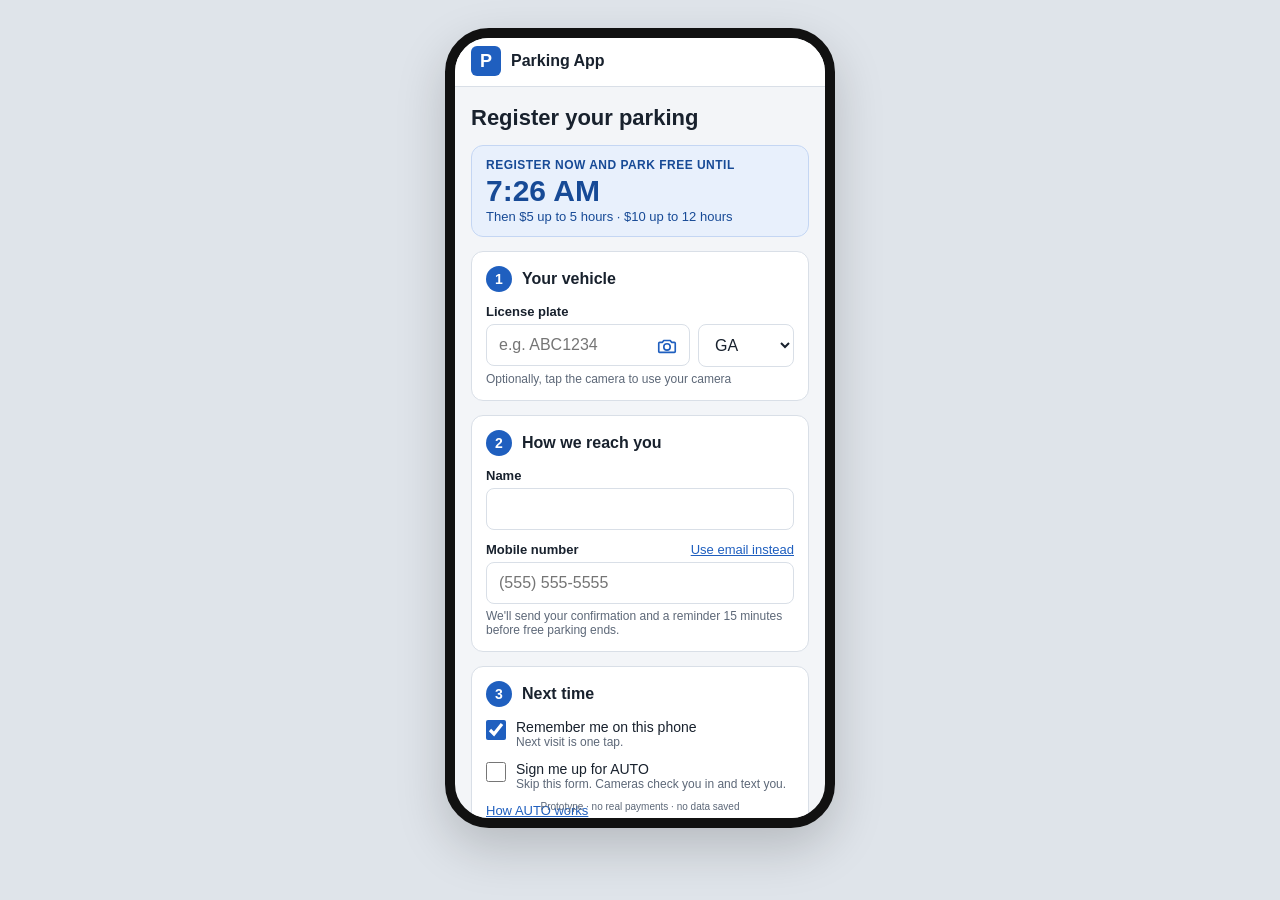
==== index.html @ 0b5c3b14 "Remove status bar from phone display Removed the status bar from the phone display." ====
<!doctype html>
<html lang="en">
<head>
<meta charset="utf-8">
<meta name="viewport" content="width=device-width, initial-scale=1, viewport-fit=cover">
<title>Parking App Prototype</title>
<meta name="robots" content="noindex">
<link rel="stylesheet" href="styles.css">
</head>
<body>
<div class="stage">
  <div class="phone" id="phone">
    <div class="notif" id="notif" role="button" tabindex="0" aria-label="Open text message" hidden>
      <div class="notif-icon" aria-hidden="true">
        <svg viewBox="0 0 24 24" width="24" height="24"><path fill="#fff" d="M12 3.5c-5 0-9 3.3-9 7.4 0 2.3 1.3 4.4 3.3 5.8-.2 1.3-.8 2.5-1.8 3.4 1.9 0 3.6-.7 4.8-1.8.9.2 1.8.3 2.7.3 5 0 9-3.3 9-7.4S17 3.5 12 3.5z"/></svg>
      </div>
      <div class="notif-body">
        <div class="notif-top"><strong>Parking App</strong><span>now</span></div>
        <div class="notif-text" id="notifText"></div>
      </div>
    </div>
    <div class="scroller" id="scroller">
    <header class="topbar">
      <button class="brand" id="brand" type="button" aria-label="Parking App home">
        <span class="psign">P</span><span class="brand-name">Parking App</span>
      </button>
    </header>
    <main class="screen" id="screen" tabindex="-1"></main>
    </div>
    <div class="proto-tag">Prototype · no real payments · no data saved</div>
  </div>
</div>
<script src="app.js"></script>
</body>
</html>
---- styles.css ----
:root {
  --blue: #1f5fbf;
  --blue-dark: #174a96;
  --blue-soft: #e8f0fc;
  --ink: #18212d;
  --muted: #5d6878;
  --line: #d9dfe7;
  --bg: #f3f5f8;
  --card: #ffffff;
  --ok: #1d7a46;
  --ok-soft: #e4f4ea;
  --warn: #9a5b00;
  --warn-soft: #fff3dc;
  --danger: #b3261e;
  --stage: #dfe4ea;
  --font: -apple-system, BlinkMacSystemFont, "Segoe UI", Roboto, Helvetica, Arial, sans-serif;
}
* { box-sizing: border-box; }
html, body { margin: 0; height: 100%; }
body { font-family: var(--font); color: var(--ink); background: var(--stage); -webkit-font-smoothing: antialiased; }
button, input, select { font: inherit; color: inherit; }
[hidden] { display: none !important; }

.stage { min-height: 100%; display: flex; justify-content: center; align-items: flex-start; gap: 28px; padding: 28px 16px; }

/* Phone frame on wide screens, full screen on phones */
.phone {
  position: relative; width: 390px; height: 800px; background: var(--bg);
  border-radius: 44px; border: 10px solid #111; overflow: hidden;
  display: flex; flex-direction: column; box-shadow: 0 20px 50px rgba(0,0,0,.18);
}
@media (max-width: 760px) {
  .stage { padding: 0; display: block; }
  .phone { width: 100%; height: 100dvh; border: 0; border-radius: 0; box-shadow: none; }
  .wizard { position: fixed; left: 0; right: 0; bottom: 0; z-index: 50; max-height: 70dvh; overflow: auto; border-radius: 16px 16px 0 0; width: auto !important; }
  .wizard:not(.open) { display: none; }
  .statusbar { padding-top: max(10px, env(safe-area-inset-top)); }
}

.statusbar { display: flex; justify-content: space-between; padding: 12px 26px 4px; font-size: 13px; font-weight: 600; }
.topbar { display: flex; align-items: center; justify-content: space-between; padding: 8px 16px 10px; background: var(--card); border-bottom: 1px solid var(--line); }
.brand { display: flex; align-items: center; gap: 10px; background: none; border: 0; padding: 0; cursor: pointer; }
.psign { width: 30px; height: 30px; border-radius: 6px; background: var(--blue); color: #fff; font-weight: 800; display: grid; place-items: center; font-size: 18px; }
.brand-name { font-weight: 700; font-size: 16px; }
.msgbtn { position: relative; background: var(--bg); border: 1px solid var(--line); border-radius: 999px; padding: 5px 12px; font-size: 13px; cursor: pointer; }
.badge { position: absolute; top: -6px; right: -6px; background: var(--danger); color: #fff; border-radius: 999px; font-size: 11px; min-width: 18px; height: 18px; display: grid; place-items: center; padding: 0 5px; }

.scroller { flex: 1; overflow-y: auto; }
.screen { padding: 16px 16px 52px; display: flex; flex-direction: column; gap: 14px; outline: none; }
.proto-tag { position: absolute; bottom: 6px; left: 0; right: 0; text-align: center; font-size: 10px; color: var(--muted); pointer-events: none; }

h1 { font-size: 22px; margin: 2px 0 0; line-height: 1.2; }
h2 { font-size: 16px; margin: 0; }
p { margin: 0; line-height: 1.45; }
.sub { color: var(--muted); font-size: 14px; }

.card { background: var(--card); border: 1px solid var(--line); border-radius: 12px; padding: 14px; display: flex; flex-direction: column; gap: 12px; }

/* Free-until banner */
.free { background: var(--blue-soft); border: 1px solid #c4d6f3; border-radius: 12px; padding: 12px 14px; display: flex; flex-direction: column; gap: 2px; }
.free .lbl { font-size: 12px; color: var(--blue-dark); font-weight: 600; text-transform: uppercase; letter-spacing: .04em; }
.free .time { font-size: 30px; font-weight: 800; color: var(--blue-dark); line-height: 1.1; }
.free .rates { font-size: 13px; color: var(--blue-dark); }
.free.big .time { font-size: 44px; }
.free.over { background: var(--warn-soft); border-color: #f0d39b; }
.free.over .lbl, .free.over .time, .free.over .rates { color: var(--warn); }
.bar { height: 6px; background: #c9d8f1; border-radius: 3px; overflow: hidden; margin-top: 6px; }
.bar span { display: block; height: 100%; background: var(--blue); }
.free.over .bar { background: #f0d39b; } .free.over .bar span { background: var(--warn); }

/* Numbered steps (from Design B) */
.step-head { display: flex; align-items: center; gap: 10px; }
.num { width: 26px; height: 26px; border-radius: 50%; background: var(--blue); color: #fff; font-size: 14px; font-weight: 700; display: grid; place-items: center; flex: none; }

.field { display: flex; flex-direction: column; gap: 5px; }
.field label { font-size: 13px; font-weight: 600; }
.row { display: grid; grid-template-columns: 1fr 96px; gap: 8px; }
input[type=text], input[type=tel], input[type=email], select {
  width: 100%; padding: 11px 12px; border: 1px solid var(--line); border-radius: 8px; background: #fff; font-size: 16px;
}
input:focus, select:focus, button:focus-visible { outline: 2px solid var(--blue); outline-offset: 1px; }
input.bad { border-color: var(--danger); }
.err { color: var(--danger); font-size: 12px; }
.hint { font-size: 12px; color: var(--muted); }
.label-row { display: flex; justify-content: space-between; align-items: baseline; gap: 8px; }
.label-row .link { align-self: auto; }
.link { background: none; border: 0; padding: 0; color: var(--blue); font-size: 13px; text-decoration: underline; cursor: pointer; align-self: flex-start; }

.check { display: flex; gap: 10px; align-items: flex-start; font-size: 14px; }
.check input { width: 20px; height: 20px; margin: 1px 0 0; accent-color: var(--blue); flex: none; }
.check small { display: block; color: var(--muted); font-size: 12px; }

.btn { width: 100%; border: 0; border-radius: 10px; padding: 14px; font-size: 16px; font-weight: 700; cursor: pointer; background: var(--blue); color: #fff; }
.btn:active { background: var(--blue-dark); }
.btn.secondary { background: #fff; color: var(--blue); border: 1px solid var(--blue); }
.btn.ghost { background: transparent; color: var(--muted); border: 1px solid var(--line); font-weight: 600; }
.btn.danger { background: var(--danger); }
.btn[disabled] { opacity: .6; cursor: wait; }
.btns { display: flex; flex-direction: column; gap: 8px; }

.note { font-size: 13px; background: #fff; border: 1px dashed var(--line); border-radius: 10px; padding: 10px 12px; color: var(--muted); }
.ok-head { display: flex; align-items: center; gap: 10px; }
.ok-dot { width: 34px; height: 34px; border-radius: 50%; background: var(--ok-soft); color: var(--ok); display: grid; place-items: center; font-weight: 800; font-size: 18px; flex: none; }
.warn-dot { background: var(--warn-soft); color: var(--warn); }

dl.details { margin: 0; display: grid; grid-template-columns: auto 1fr; gap: 8px 12px; font-size: 14px; }
dl.details dt { color: var(--muted); }
dl.details dd { margin: 0; text-align: right; font-weight: 600; }
.plate { font-family: ui-monospace, Menlo, monospace; letter-spacing: .06em; }

.confirm { border: 1px solid #f1c3bf; background: #fdf1f0; border-radius: 10px; padding: 12px; display: flex; flex-direction: column; gap: 8px; }

ol.steps { margin: 0; padding: 0; list-style: none; display: flex; flex-direction: column; gap: 12px; }
ol.steps li { display: flex; gap: 12px; align-items: flex-start; }

.msg-list { display: flex; flex-direction: column; gap: 10px; }
.bubble { background: #e9e9eb; border-radius: 16px 16px 16px 4px; padding: 10px 12px; font-size: 14px; max-width: 88%; }
.bubble time { display: block; font-size: 11px; color: var(--muted); margin-top: 4px; }

.toast { position: absolute; left: 16px; right: 16px; bottom: 26px; background: #222; color: #fff; border-radius: 10px; padding: 10px 14px; font-size: 14px; text-align: center; z-index: 20; }

/* iOS-style banner notification */
.notif {
  position: absolute; top: 44px; left: 8px; right: 8px; z-index: 30;
  display: flex; gap: 10px; align-items: flex-start;
  padding: 11px 14px 12px 11px; border-radius: 22px; cursor: pointer;
  background: rgba(245,245,247,.82);
  -webkit-backdrop-filter: blur(24px) saturate(180%); backdrop-filter: blur(24px) saturate(180%);
  box-shadow: 0 6px 24px rgba(0,0,0,.16), 0 0 0 .5px rgba(0,0,0,.06);
  font-family: -apple-system, "SF Pro Text", BlinkMacSystemFont, "Helvetica Neue", Arial, sans-serif;
  animation: drop .4s cubic-bezier(.2,.9,.3,1.2);
}
.notif-icon { width: 38px; height: 38px; border-radius: 9px; flex: none; display: grid; place-items: center; background: linear-gradient(180deg, #67f27d 0%, #20c43b 100%); }
.notif-body { flex: 1; min-width: 0; }
.notif-top { display: flex; justify-content: space-between; align-items: baseline; gap: 8px; }
.notif-top strong { font-size: 15px; font-weight: 600; color: #000; }
.notif-top span { font-size: 13px; color: rgba(60,60,67,.6); }
.notif-text { font-size: 15px; line-height: 1.3; color: #000; margin-top: 1px; display: -webkit-box; -webkit-line-clamp: 4; -webkit-box-orient: vertical; overflow: hidden; }
@keyframes drop { from { transform: translateY(-120%); } to { transform: none; } }

/* Messages app (shown when a notification is tapped) */
.phone.msg-app { background: #fff; }
.phone.msg-app .topbar, .phone.msg-app .proto-tag { display: none; }
.phone.msg-app .screen { padding: 0; gap: 0; min-height: 100%; font-family: -apple-system, "SF Pro Text", BlinkMacSystemFont, "Helvetica Neue", Arial, sans-serif; }
.ios-head { position: relative; display: flex; flex-direction: column; align-items: center; gap: 4px; padding: 6px 16px 10px; border-bottom: .5px solid #d1d1d6; background: rgba(249,249,249,.94); }
.ios-back { position: absolute; left: 6px; top: 14px; background: none; border: 0; color: #007aff; font-size: 17px; cursor: pointer; display: flex; align-items: center; gap: 2px; padding: 4px 8px; }
.ios-back b { font-size: 26px; font-weight: 400; line-height: 0; margin-top: -3px; }
.ios-avatar { width: 50px; height: 50px; border-radius: 50%; background: linear-gradient(180deg, #a5abb8, #858b98); color: #fff; display: grid; place-items: center; font-weight: 600; font-size: 20px; }
.ios-name { font-size: 12px; color: #000; }
.ios-thread { flex: 1; display: flex; flex-direction: column; gap: 6px; padding: 14px 12px 12px; }
.ios-stamp { text-align: center; font-size: 11px; color: #8e8e93; margin: 8px 0 4px; }
.ios-stamp b { font-weight: 600; }
.ios-bubble { align-self: flex-start; max-width: 78%; background: #e9e9eb; color: #000; font-size: 16px; line-height: 1.3; padding: 8px 12px; border-radius: 18px; position: relative; }
.ios-bubble.tail::before { content: ""; position: absolute; left: -6px; bottom: 0; width: 16px; height: 16px; background: #e9e9eb; border-bottom-right-radius: 14px; }
.ios-bubble.tail::after { content: ""; position: absolute; left: -10px; bottom: 0; width: 10px; height: 16px; background: #fff; border-bottom-right-radius: 10px; }
.ios-empty { text-align: center; color: #8e8e93; font-size: 14px; margin-top: 40px; }
.ios-input { display: flex; align-items: center; gap: 8px; padding: 8px 12px 20px; border-top: .5px solid #e5e5ea; }
.ios-input span { flex: 1; border: 1px solid #d1d1d6; border-radius: 18px; padding: 7px 14px; color: #c7c7cc; font-size: 16px; }

/* Camera icon inside the plate field */
.plate-wrap { position: relative; }
.plate-wrap input { padding-right: 46px; }
.cam-btn { position: absolute; right: 4px; top: 50%; transform: translateY(-50%); width: 38px; height: 38px; border: 0; border-radius: 8px; background: transparent; color: var(--blue); display: grid; place-items: center; cursor: pointer; }
.cam-btn:hover { background: var(--blue-soft); }
.cam-btn.scanning { animation: pulse 1s ease-in-out infinite; }
@keyframes pulse { 50% { opacity: .35; } }
@media (prefers-reduced-motion: reduce) { .cam-btn.scanning { animation: none; } }
@media (prefers-reduced-motion: reduce) { .notif { animation: none; } }

/* Wizard panel */
.wizard { width: 260px; background: #fff; border: 1px solid #c9cfd8; border-radius: 12px; padding: 14px; display: flex; flex-direction: column; gap: 12px; font-size: 13px; }
.wizard.hidden-desktop { display: none; }
.wiz-head { display: flex; justify-content: space-between; align-items: center; }
.wiz-close { background: none; border: 0; font-size: 20px; cursor: pointer; line-height: 1; }
.wiz-note { color: var(--muted); font-size: 12px; margin: 0; }
.wiz-clock { background: var(--bg); border-radius: 8px; padding: 8px 10px; line-height: 1.5; }
.wiz-group { display: flex; flex-direction: column; gap: 6px; }
.wiz-group > span { font-size: 11px; text-transform: uppercase; letter-spacing: .06em; color: var(--muted); font-weight: 600; }
.wiz-group button { text-align: left; background: #f7f8fa; border: 1px solid var(--line); border-radius: 8px; padding: 8px 10px; cursor: pointer; }
.wiz-group button:hover { border-color: var(--blue); }
.wiz-check { display: flex; gap: 8px; align-items: center; }
kbd { background: var(--bg); border: 1px solid var(--line); border-radius: 4px; padding: 0 4px; font-size: 11px; }

/* iOS Safari "Add Bookmark" sheet (demo) */
.phone.sheet-app, .phone.sheet-app .screen { background: #f2f2f7; }
.ios-nav { display: grid; grid-template-columns: 1fr auto 1fr; align-items: center; padding: 14px 16px 10px; font-size: 17px; }
.ios-nav strong { font-weight: 600; }
.ios-link { background: none; border: 0; color: #007aff; font-size: 17px; cursor: pointer; padding: 4px 0; justify-self: start; }
.ios-link.b { font-weight: 600; justify-self: end; }
.ios-group { margin: 10px 16px 0; background: #fff; border-radius: 10px; overflow: hidden; }
.ios-cell { display: flex; align-items: center; gap: 12px; padding: 11px 16px; font-size: 17px; }
.ios-cell.bm { align-items: flex-start; padding: 12px 16px; }
.bm-icon { width: 60px; height: 60px; border-radius: 12px; background: var(--blue); color: #fff; font-weight: 800; font-size: 32px; display: grid; place-items: center; flex: none; }
.bm-fields { flex: 1; min-width: 0; display: flex; flex-direction: column; }
.bm-fields input { border: 0; border-bottom: .5px solid #c6c6c8; border-radius: 0; padding: 6px 0 9px; font-size: 17px; background: transparent; }
.bm-fields input:focus { outline: none; border-bottom-color: #007aff; }
.bm-url { font-size: 17px; color: #8e8e93; padding-top: 9px; overflow: hidden; text-overflow: ellipsis; white-space: nowrap; }
.ios-label { margin: 26px 32px 0; font-size: 13px; color: #6d6d72; letter-spacing: .02em; }
.bm-star { color: #007aff; font-size: 20px; }
.bm-loc { flex: 1; }
.bm-chev { color: #c7c7cc; font-size: 22px; }
.ios-foot { margin: 10px 32px 0; font-size: 13px; color: #6d6d72; line-height: 1.4; }

/* iPhone lock screen (wizard setup) */
.phone.lock-app { background: linear-gradient(165deg, #2b3d6b 0%, #5a3f7a 55%, #b0577a 100%); }
.phone.lock-app .topbar, .phone.lock-app .proto-tag { display: none; }
.phone.lock-app .statusbar { color: #fff; }
.phone.lock-app .scroller, .phone.lock-app .screen { background: transparent; }
.phone.lock-app .screen { padding: 0; min-height: 100%; }
.lock { min-height: 100%; display: flex; flex-direction: column; color: #fff; font-family: -apple-system, "SF Pro Display", BlinkMacSystemFont, "Helvetica Neue", Arial, sans-serif; }
.lock-top { display: flex; flex-direction: column; align-items: center; padding-top: 8px; }
.lock-padlock { opacity: .9; margin-bottom: 6px; }
.lock-date { font-size: 19px; font-weight: 500; opacity: .92; }
.lock-time { font-size: 92px; font-weight: 600; line-height: 1; letter-spacing: -2px; margin-top: 2px; }
.lock-notifs { flex: 1; display: flex; flex-direction: column; justify-content: flex-end; gap: 8px; padding: 16px 8px; }
.lock-notif {
  display: flex; gap: 10px; align-items: flex-start; padding: 11px 14px 12px 11px; border-radius: 22px; cursor: pointer;
  background: rgba(245,245,247,.72); -webkit-backdrop-filter: blur(24px) saturate(180%); backdrop-filter: blur(24px) saturate(180%);
  color: #000; animation: rise .45s cubic-bezier(.2,.9,.3,1.1);
}
@keyframes rise { from { transform: translateY(30px); opacity: 0; } to { transform: none; opacity: 1; } }
@media (prefers-reduced-motion: reduce) { .lock-notif { animation: none; } }
.lock-bottom { display: flex; justify-content: space-between; padding: 0 44px 22px; }
.lock-btn { width: 50px; height: 50px; border-radius: 50%; background: rgba(0,0,0,.28); display: grid; place-items: center; }
.home-bar { width: 134px; height: 5px; border-radius: 3px; background: #fff; margin: 0 auto 8px; }
.phone.lock-app .scroller { display: flex; flex-direction: column; }
.phone.lock-app .screen { flex: 1; display: flex; }
.phone.lock-app .lock { flex: 1; }
.phone.lock-app #sbTime { visibility: hidden; }

/* Safari Bookmarks list (demo) */
.ios-seg { display: grid; grid-template-columns: repeat(3, 1fr); margin: 2px 16px 10px; background: #e3e3e8; border-radius: 9px; padding: 2px; }
.ios-seg span { display: grid; place-items: center; height: 30px; border-radius: 7px; color: #3c3c43; }
.ios-seg span.on { background: #fff; box-shadow: 0 1px 3px rgba(0,0,0,.12); color: #007aff; }
.ios-search { display: flex; align-items: center; gap: 6px; margin: 0 16px; padding: 8px 10px; background: #e3e3e8; border-radius: 10px; color: #8e8e93; font-size: 17px; }
.bm-list .ios-cell + .ios-cell { border-top: .5px solid #c6c6c8; margin-left: 0; }
.bm-row { width: 100%; background: #fff; border: 0; text-align: left; cursor: pointer; font: inherit; color: #000; }
.bm-row:active { background: #e5e5ea; }
.bm-text { display: flex; flex-direction: column; min-width: 0; }
.bm-title { font-size: 17px; }
.bm-sub { font-size: 13px; color: #8e8e93; overflow: hidden; text-overflow: ellipsis; white-space: nowrap; }
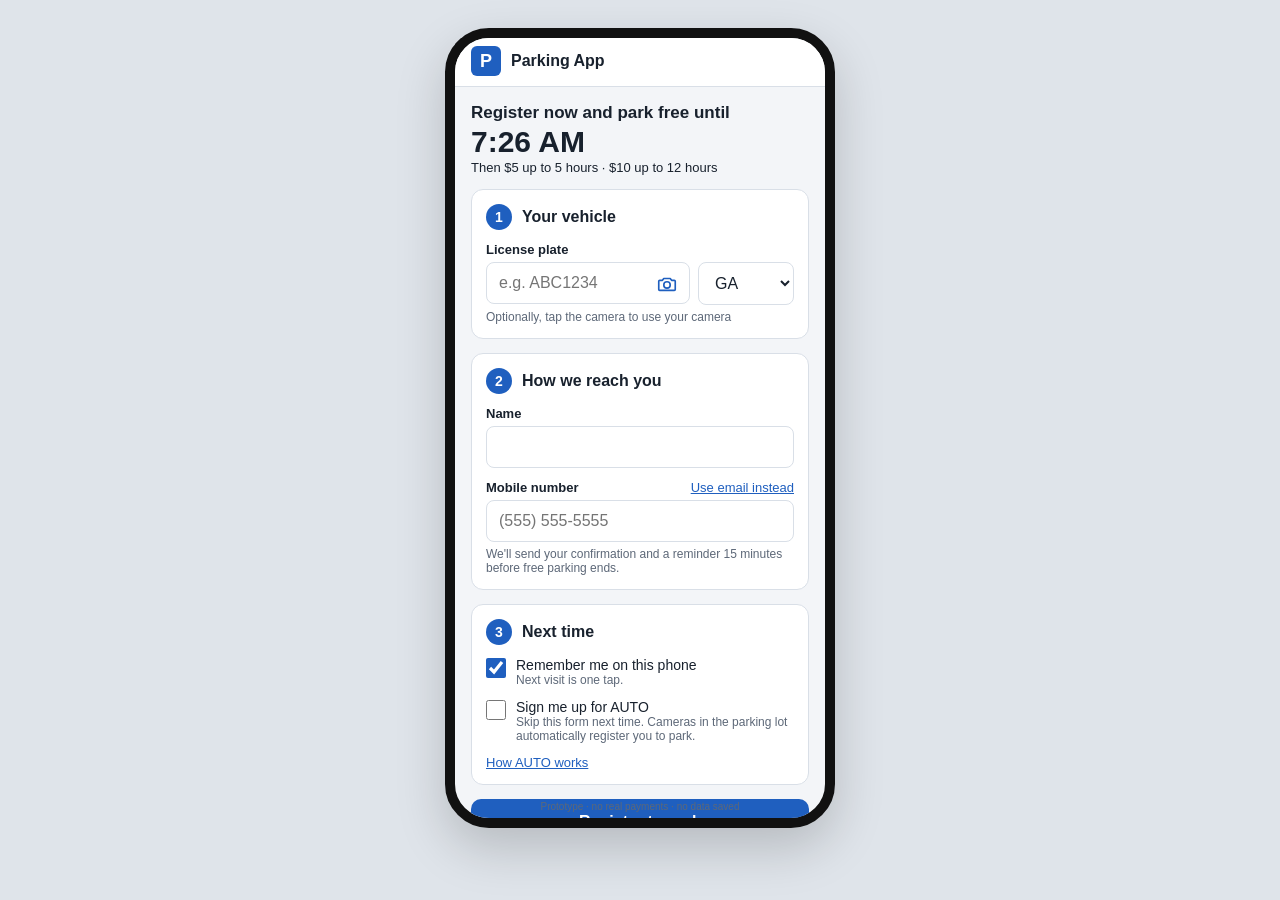
==== commit 3867a08f: "Update stylesheet link with cache-busting query" ====
--- a/index.html
+++ b/index.html
@@ -5,7 +5,7 @@
 <meta name="viewport" content="width=device-width, initial-scale=1, viewport-fit=cover">
 <title>Parking App Prototype</title>
 <meta name="robots" content="noindex">
-<link rel="stylesheet" href="styles.css">
+<link rel="stylesheet" href="styles.css?b=0">
 </head>
 <body>
 <div class="stage">
--- a/styles.css
+++ b/styles.css
@@ -239,3 +239,12 @@
 .bm-text { display: flex; flex-direction: column; min-width: 0; }
 .bm-title { font-size: 17px; }
 .bm-sub { font-size: 13px; color: #8e8e93; overflow: hidden; text-overflow: ellipsis; white-space: nowrap; }
+
+/* Registration screen: no status bar, plain black free-until heading */
+.phone.reg-screen .statusbar { display: none; }
+.free.reg { background: none; border: 0; padding: 0; border-radius: 0; }
+.free.reg .lbl { text-transform: none; letter-spacing: 0; font-size: 17px; font-weight: 600; color: var(--ink); white-space: nowrap; }
+.free.reg .time { color: var(--ink); }
+.free.reg .rates { color: var(--ink); }
+/* On a real phone, keep the header clear of the notch when the status bar is hidden */
+@media (max-width: 760px) { .phone.reg-screen .topbar { padding-top: max(8px, env(safe-area-inset-top)); } }
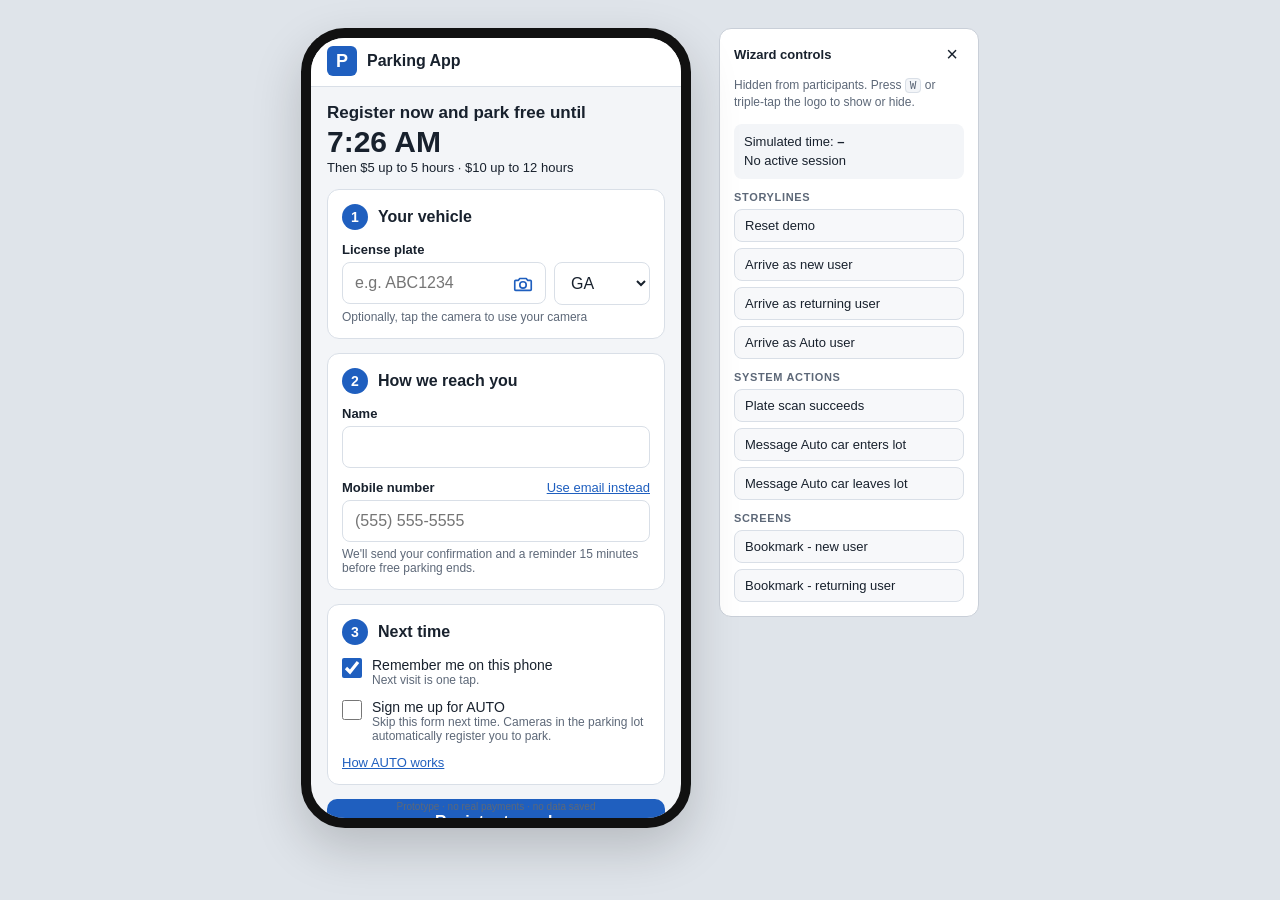
==== commit b56764bc: "Update stylesheet and script versioning in index.html" ====
--- a/index.html
+++ b/index.html
@@ -5,12 +5,12 @@
 <meta name="viewport" content="width=device-width, initial-scale=1, viewport-fit=cover">
 <title>Parking App Prototype</title>
 <meta name="robots" content="noindex">
-<link rel="stylesheet" href="styles.css?b=0">
+<link rel="stylesheet" href="styles.css?b=1">
 </head>
 <body>
 <div class="stage">
   <div class="phone" id="phone">
-    <div class="notif" id="notif" role="button" tabindex="0" aria-label="Open text message" hidden>
+        <div class="notif" id="notif" role="button" tabindex="0" aria-label="Open text message" hidden>
       <div class="notif-icon" aria-hidden="true">
         <svg viewBox="0 0 24 24" width="24" height="24"><path fill="#fff" d="M12 3.5c-5 0-9 3.3-9 7.4 0 2.3 1.3 4.4 3.3 5.8-.2 1.3-.8 2.5-1.8 3.4 1.9 0 3.6-.7 4.8-1.8.9.2 1.8.3 2.7.3 5 0 9-3.3 9-7.4S17 3.5 12 3.5z"/></svg>
       </div>
@@ -29,7 +29,32 @@
     </div>
     <div class="proto-tag">Prototype · no real payments · no data saved</div>
   </div>
+
+  <aside class="wizard" id="wizard" aria-label="Wizard controls">
+    <div class="wiz-head">
+      <strong>Wizard controls</strong>
+      <button type="button" class="wiz-close" data-wiz="hide" aria-label="Hide wizard">×</button>
+    </div>
+    <p class="wiz-note">Hidden from participants. Press <kbd>W</kbd> or triple-tap the logo to show or hide.</p>
+    <div class="wiz-clock">Simulated time: <b id="wizTime">–</b><br><span id="wizSession">No active session</span></div>
+
+    <div class="wiz-group"><span>Storylines</span>
+      <button type="button" data-wiz="reset">Reset demo</button>
+      <button type="button" data-wiz="arriveNew">Arrive as new user</button>
+      <button type="button" data-wiz="returning">Arrive as returning user</button>
+      <button type="button" data-wiz="lock">Arrive as Auto user</button>
+    </div>
+    <div class="wiz-group"><span>System Actions</span>
+      <button type="button" data-wiz="scan">Plate scan succeeds</button>
+      <button type="button" data-wiz="msgEnter">Message Auto car enters lot</button>
+      <button type="button" data-wiz="msgLeave">Message Auto car leaves lot</button>
+    </div>
+    <div class="wiz-group"><span>Screens</span>
+      <button type="button" data-wiz="bmNew">Bookmark - new user</button>
+      <button type="button" data-wiz="bmReturning">Bookmark - returning user</button>
+    </div>
+  </aside>
 </div>
-<script src="app.js"></script>
+<script src="app.js?v=1"></script>
 </body>
 </html>
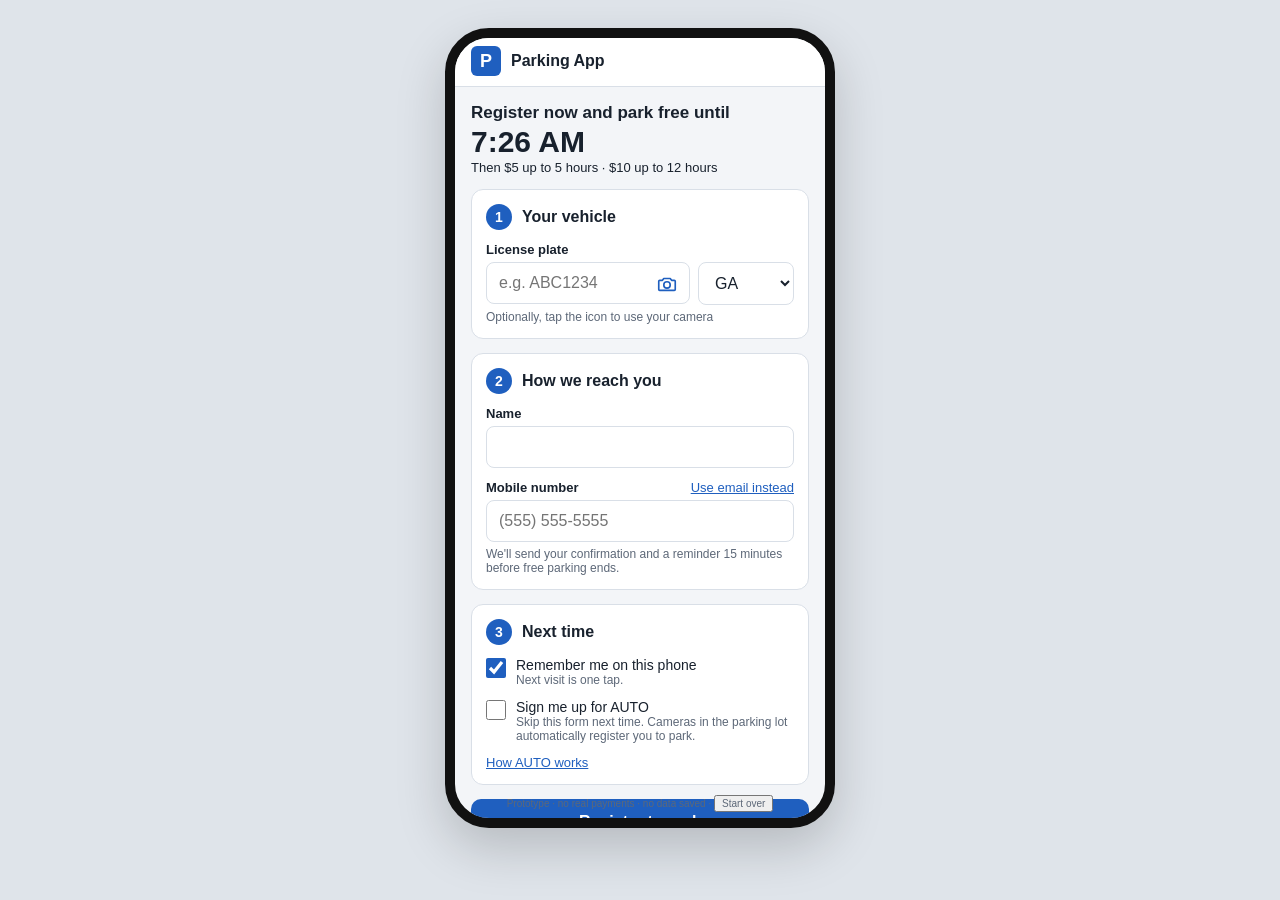
==== commit 0604fe18: "Add 'Start over' button to prototype tag" ====
--- a/index.html
+++ b/index.html
@@ -27,33 +27,10 @@
     </header>
     <main class="screen" id="screen" tabindex="-1"></main>
     </div>
-    <div class="proto-tag">Prototype · no real payments · no data saved</div>
+    <div class="proto-tag">Prototype · no real payments · no data saved · <button type="button" class="restart" data-wiz="reset">Start over</button></div>
   </div>
 
-  <aside class="wizard" id="wizard" aria-label="Wizard controls">
-    <div class="wiz-head">
-      <strong>Wizard controls</strong>
-      <button type="button" class="wiz-close" data-wiz="hide" aria-label="Hide wizard">×</button>
-    </div>
-    <p class="wiz-note">Hidden from participants. Press <kbd>W</kbd> or triple-tap the logo to show or hide.</p>
-    <div class="wiz-clock">Simulated time: <b id="wizTime">–</b><br><span id="wizSession">No active session</span></div>
-
-    <div class="wiz-group"><span>Storylines</span>
-      <button type="button" data-wiz="reset">Reset demo</button>
-      <button type="button" data-wiz="arriveNew">Arrive as new user</button>
-      <button type="button" data-wiz="returning">Arrive as returning user</button>
-      <button type="button" data-wiz="lock">Arrive as Auto user</button>
-    </div>
-    <div class="wiz-group"><span>System Actions</span>
-      <button type="button" data-wiz="scan">Plate scan succeeds</button>
-      <button type="button" data-wiz="msgEnter">Message Auto car enters lot</button>
-      <button type="button" data-wiz="msgLeave">Message Auto car leaves lot</button>
-    </div>
-    <div class="wiz-group"><span>Screens</span>
-      <button type="button" data-wiz="bmNew">Bookmark - new user</button>
-      <button type="button" data-wiz="bmReturning">Bookmark - returning user</button>
-    </div>
-  </aside>
+  
 </div>
 <script src="app.js?v=1"></script>
 </body>
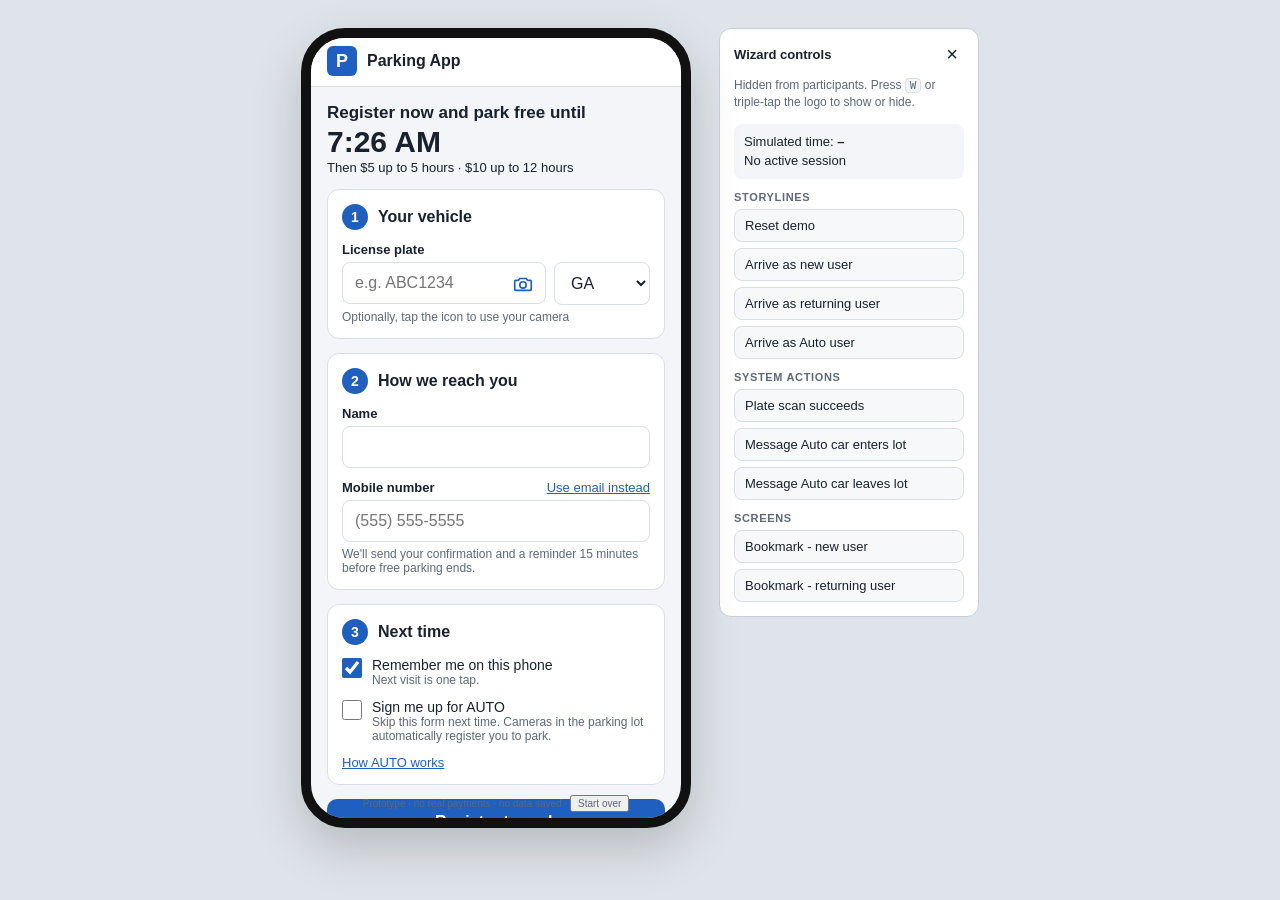
==== commit b60ee5f1: "Update stylesheet and script versioning in HTML" ====
--- a/index.html
+++ b/index.html
@@ -5,12 +5,12 @@
 <meta name="viewport" content="width=device-width, initial-scale=1, viewport-fit=cover">
 <title>Parking App Prototype</title>
 <meta name="robots" content="noindex">
-<link rel="stylesheet" href="styles.css?b=1">
+<link rel="stylesheet" href="styles.css?v=2026110610092">
 </head>
 <body>
 <div class="stage">
   <div class="phone" id="phone">
-        <div class="notif" id="notif" role="button" tabindex="0" aria-label="Open text message" hidden>
+    <div class="notif" id="notif" role="button" tabindex="0" aria-label="Open text message" hidden>
       <div class="notif-icon" aria-hidden="true">
         <svg viewBox="0 0 24 24" width="24" height="24"><path fill="#fff" d="M12 3.5c-5 0-9 3.3-9 7.4 0 2.3 1.3 4.4 3.3 5.8-.2 1.3-.8 2.5-1.8 3.4 1.9 0 3.6-.7 4.8-1.8.9.2 1.8.3 2.7.3 5 0 9-3.3 9-7.4S17 3.5 12 3.5z"/></svg>
       </div>
@@ -30,8 +30,31 @@
     <div class="proto-tag">Prototype · no real payments · no data saved · <button type="button" class="restart" data-wiz="reset">Start over</button></div>
   </div>
 
-  
+  <aside class="wizard" id="wizard" aria-label="Wizard controls">
+    <div class="wiz-head">
+      <strong>Wizard controls</strong>
+      <button type="button" class="wiz-close" data-wiz="hide" aria-label="Hide wizard">×</button>
+    </div>
+    <p class="wiz-note">Hidden from participants. Press <kbd>W</kbd> or triple-tap the logo to show or hide.</p>
+    <div class="wiz-clock">Simulated time: <b id="wizTime">–</b><br><span id="wizSession">No active session</span></div>
+
+    <div class="wiz-group"><span>Storylines</span>
+      <button type="button" data-wiz="reset">Reset demo</button>
+      <button type="button" data-wiz="arriveNew">Arrive as new user</button>
+      <button type="button" data-wiz="returning">Arrive as returning user</button>
+      <button type="button" data-wiz="lock">Arrive as Auto user</button>
+    </div>
+    <div class="wiz-group"><span>System Actions</span>
+      <button type="button" data-wiz="scan">Plate scan succeeds</button>
+      <button type="button" data-wiz="msgEnter">Message Auto car enters lot</button>
+      <button type="button" data-wiz="msgLeave">Message Auto car leaves lot</button>
+    </div>
+    <div class="wiz-group"><span>Screens</span>
+      <button type="button" data-wiz="bmNew">Bookmark - new user</button>
+      <button type="button" data-wiz="bmReturning">Bookmark - returning user</button>
+    </div>
+  </aside>
 </div>
-<script src="app.js?v=1"></script>
+<script src="app.js?v=2026110610092"></script>
 </body>
 </html>
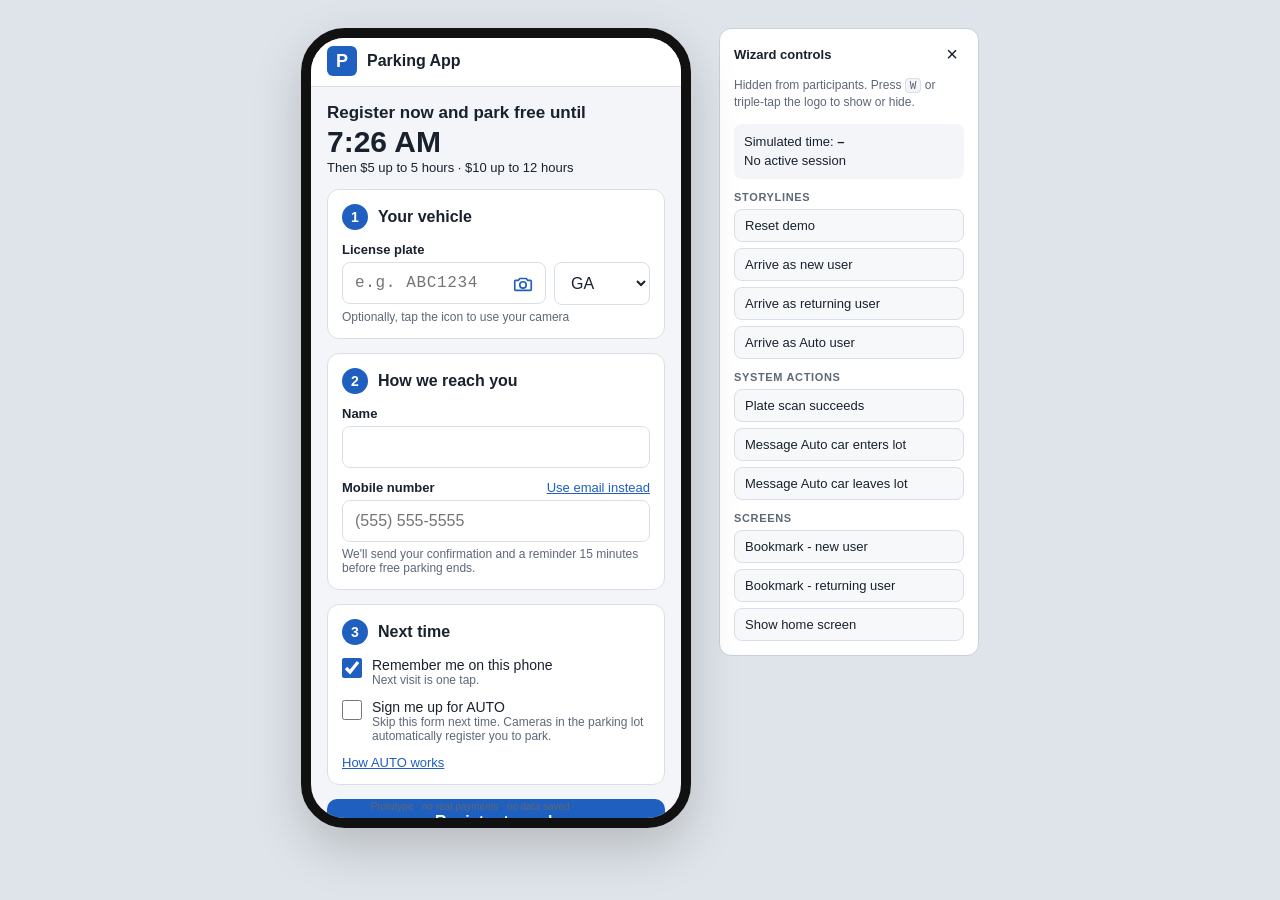
==== commit 81a13428: "Update stylesheet and script version in index.html" ====
--- a/index.html
+++ b/index.html
@@ -5,7 +5,7 @@
 <meta name="viewport" content="width=device-width, initial-scale=1, viewport-fit=cover">
 <title>Parking App Prototype</title>
 <meta name="robots" content="noindex">
-<link rel="stylesheet" href="styles.css?v=2026110610092">
+<link rel="stylesheet" href="styles.css?v=202611061623">
 </head>
 <body>
 <div class="stage">
@@ -52,9 +52,10 @@
     <div class="wiz-group"><span>Screens</span>
       <button type="button" data-wiz="bmNew">Bookmark - new user</button>
       <button type="button" data-wiz="bmReturning">Bookmark - returning user</button>
+      <button type="button" data-wiz="home">Show home screen</button>
     </div>
   </aside>
 </div>
-<script src="app.js?v=2026110610092"></script>
+<script src="app.js?v=202611061623"></script>
 </body>
 </html>
--- a/styles.css
+++ b/styles.css
@@ -248,3 +248,10 @@
 .free.reg .rates { color: var(--ink); }
 /* On a real phone, keep the header clear of the notch when the status bar is hidden */
 @media (max-width: 760px) { .phone.reg-screen .topbar { padding-top: max(8px, env(safe-area-inset-top)); } }
+.proto-tag .restart { pointer-events: auto; background: none; border: 0; padding: 0; font: inherit; color: var(--blue); text-decoration: underline; cursor: pointer; }
+
+/* License plates in Courier New: the entry field and the plate shown after registering */
+#plate, .plate { font-family: "Courier New", Courier, monospace; }
+#plate { font-weight: 700; letter-spacing: .08em; }
+#plate::placeholder { font-weight: 400; letter-spacing: .04em; }
+.plate { font-weight: 700; letter-spacing: .06em; }
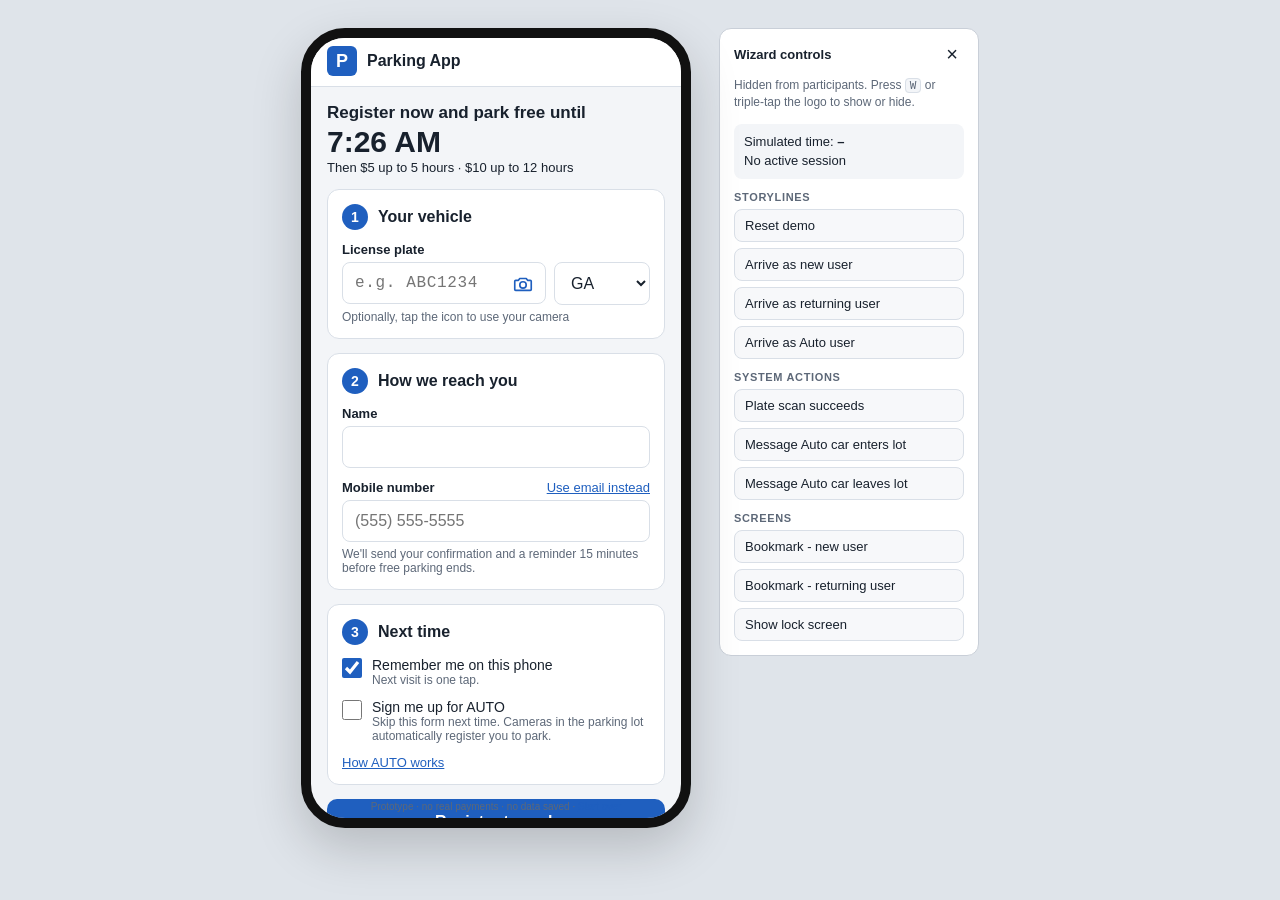
==== commit f281c5b2: "Update stylesheet and script version in index.html" ====
--- a/index.html
+++ b/index.html
@@ -5,7 +5,7 @@
 <meta name="viewport" content="width=device-width, initial-scale=1, viewport-fit=cover">
 <title>Parking App Prototype</title>
 <meta name="robots" content="noindex">
-<link rel="stylesheet" href="styles.css?v=202611061623">
+<link rel="stylesheet" href="styles.css?v=202611061628">
 </head>
 <body>
 <div class="stage">
@@ -52,10 +52,10 @@
     <div class="wiz-group"><span>Screens</span>
       <button type="button" data-wiz="bmNew">Bookmark - new user</button>
       <button type="button" data-wiz="bmReturning">Bookmark - returning user</button>
-      <button type="button" data-wiz="home">Show home screen</button>
+      <button type="button" data-wiz="lockScreen">Show lock screen</button>
     </div>
   </aside>
 </div>
-<script src="app.js?v=202611061623"></script>
+<script src="app.js?v=202611061628"></script>
 </body>
 </html>
